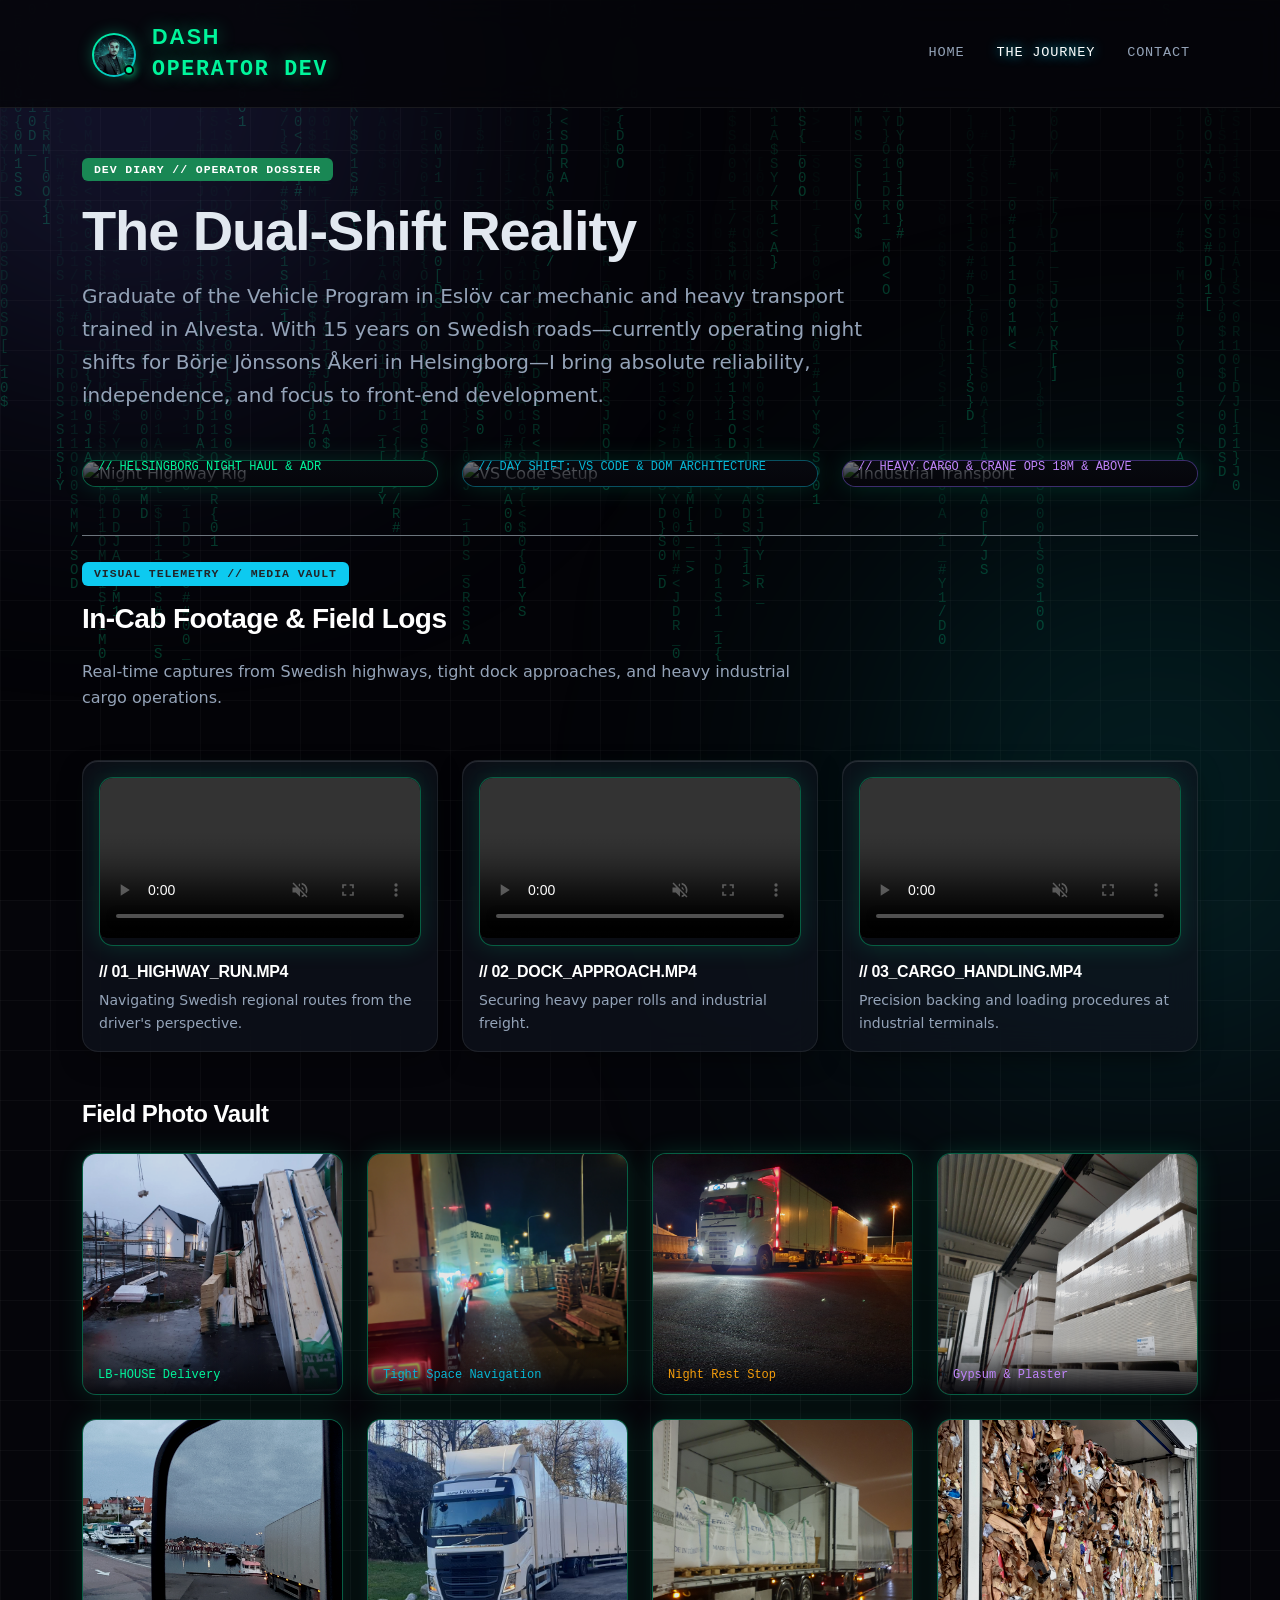
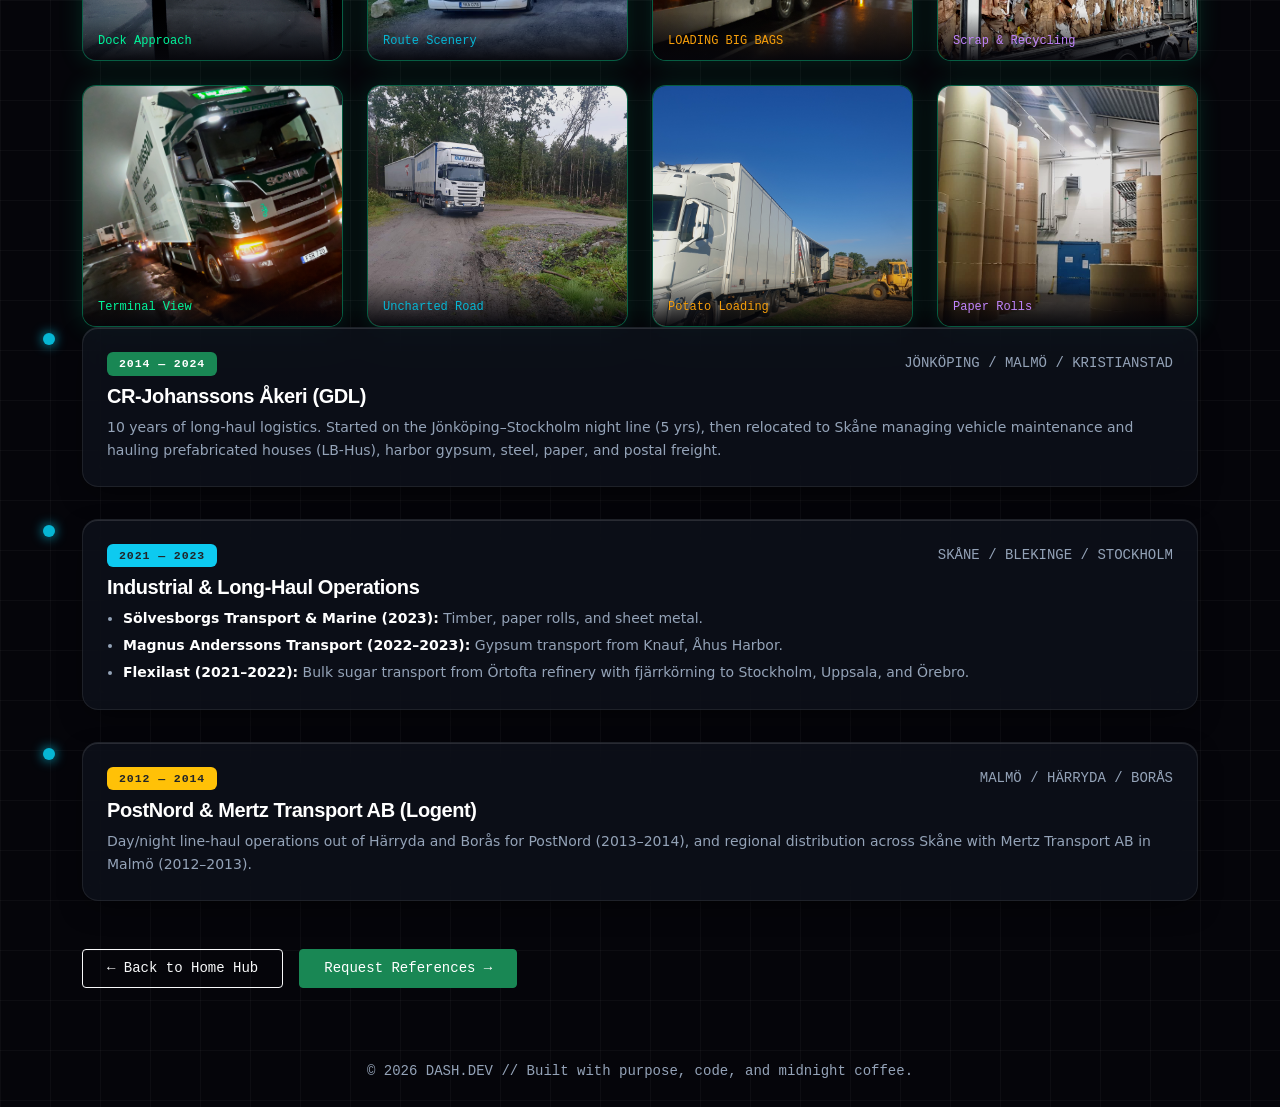
==== pages/journey.html @ ab4afbf8 "Deploy complete cyberpunk operator portfolio and media vault" ====
<!DOCTYPE html>
<html lang="en">

<head>
    <meta charset="UTF-8">
    <meta name="viewport" content="width=device-width, initial-scale=1.0">
    <title>Dash | The Journey & Operator Dossier</title>
    <link href="https://cdn.jsdelivr.net/npm/bootstrap@5.3.3/dist/css/bootstrap.min.css" rel="stylesheet">
    <link rel="stylesheet" href="../styles/styles.css">
</head>

<body>
    <!-- Matrix Digital Rain Canvas Background -->
    <canvas id="matrix-canvas"></canvas>

    <!-- Ambient Nebula Glow Orbs -->
    <div class="ambient-orb orb-purple"></div>
    <div class="ambient-orb orb-cyan"></div>

    <!-- Navigation Bar -->
    <nav class="navbar navbar-expand-lg navbar-dark sticky-top">
        <div class="container">
            <a class="navbar-brand fw-bold d-flex align-items-center gap-3" href="../index.html">
                <div class="hud-avatar-wrapper">
                    <img src="../images/me.jpg" alt="Dash" class="hud-avatar">
                    <span class="status-dot"></span>
                </div>
                <div class="d-flex flex-column">
                    <span class="brand-name">DASH<span class="text-cyan"></span></span>
                    <span class="brand-subtitle mono-text">OPERATOR DEV</span>
                </div>
            </a>
            <button class="navbar-toggler" type="button" data-bs-toggle="collapse" data-bs-target="#navbarNav">
                <span class="navbar-toggler-icon"></span>
            </button>
            <div class="collapse navbar-collapse justify-content-end" id="navbarNav">
                <ul class="navbar-nav gap-3">
                    <li class="nav-item"><a class="nav-link" href="../index.html">Home</a></li>
                    <li class="nav-item"><a class="nav-link active" href="journey.html">The Journey</a></li>
                    <li class="nav-item"><a class="nav-link" href="contact.html">Contact</a></li>
                </ul>
            </div>
        </div>
    </nav>

    <main class="container my-5">
        <div class="mb-5">
            <span class="badge bg-success mb-3">DEV DIARY // OPERATOR DOSSIER</span>
            <h1 class="display-4 fw-bold mb-3">The Dual-Shift Reality</h1>
            <p class="lead text-secondary" style="max-width: 800px;">
                Graduate of the Vehicle Program in Eslöv car mechanic and heavy transport trained in Alvesta. With 15
                years on
                Swedish roads—currently operating night shifts for Börje Jönssons Åkeri in Helsingborg—I bring
                absolute reliability, independence, and focus to front-end development.
            </p>
        </div>

        <div class="row g-4 mb-5">
            <div class="col-md-4">
                <div class="cyber-img-frame">
                    <img src="https://bjtrucks.com/wp-content/uploads/2025/06/23A0114-500x500.jpg"
                        alt="Night Highway Rig">
                    <div class="img-hud-caption">// HELSINGBORG NIGHT HAUL & ADR</div>
                </div>
            </div>
            <div class="col-md-4">
                <div class="cyber-img-frame" style="border-color: rgba(6, 182, 212, 0.4);">
                    <img src="https://images.unsplash.com/photo-1555066931-4365d14bab8c?auto=format&fit=crop&w=800&q=80"
                        alt="VS Code Setup">
                    <div class="img-hud-caption" style="color: var(--neon-cyan);">// DAY SHIFT: VS CODE & DOM
                        ARCHITECTURE</div>
                </div>
            </div>
            <div class="col-md-4">
                <div class="cyber-img-frame" style="border-color: rgba(139, 92, 246, 0.4);">
                    <img src="https://images.unsplash.com/photo-1586528116311-ad8dd3c8310d?auto=format&fit=crop&w=800&q=80"
                        alt="Industrial Transport">
                    <div class="img-hud-caption" style="color: #c084fc;">// HEAVY CARGO & CRANE OPS 18M & ABOVE </div>
                </div>
            </div>
        </div>
        <!-- INTERACTIVE MEDIA DECK: VIDEO & PHOTO LOGS -->
        <!-- VISUAL TELEMETRY // MEDIA VAULT -->
        <div class="my-5 pt-4 border-top border-secondary">
            <span class="badge bg-info text-dark mb-3">VISUAL TELEMETRY // MEDIA VAULT</span>
            <h2 class="h3 fw-bold mb-4 text-white">In-Cab Footage & Field Logs</h2>
            <p class="text-secondary mb-5" style="max-width: 750px;">
                Real-time captures from Swedish highways, tight dock approaches, and heavy industrial cargo operations.
            </p>

            <!-- Video Gallery Grid (Fixed paths to root folder) -->
            <!-- Video Gallery Grid (Permanently Muted) -->
            <div class="row g-4 mb-5">
                <div class="col-md-4">
                    <div class="card p-3 h-100">
                        <div class="cyber-img-frame mb-3" style="height: auto;">
                            <video class="w-100 rounded" controls muted loop playsinline>
                                <source src="../video/povtrucking.mp4" type="video/mp4">
                                Your browser does not support the video tag.
                            </video>
                        </div>
                        <h3 class="h6 fw-bold text-white">// 01_HIGHWAY_RUN.MP4</h3>
                        <p class="text-secondary small mb-0">Navigating Swedish regional routes from the driver's
                            perspective.</p>
                    </div>
                </div>

                <div class="col-md-4">
                    <div class="card p-3 h-100">
                        <div class="cyber-img-frame mb-3" style="height: auto;">
                            <video class="w-100 rounded" controls muted loop playsinline>
                                <source src="../video/paperrolls.mp4" type="video/mp4">
                                Your browser does not support the video tag.
                            </video>
                        </div>
                        <h3 class="h6 fw-bold text-white">// 02_DOCK_APPROACH.MP4</h3>
                        <p class="text-secondary small mb-0">Securing heavy paper rolls and industrial freight.</p>
                    </div>
                </div>

                <div class="col-md-4">
                    <div class="card p-3 h-100">
                        <div class="cyber-img-frame mb-3" style="height: auto;">
                            <video class="w-100 rounded" controls muted loop playsinline>
                                <source src="../video/povloading pappermass.mp4" type="video/mp4">
                                Your browser does not support the video tag.
                            </video>
                        </div>
                        <h3 class="h6 fw-bold text-white">// 03_CARGO_HANDLING.MP4</h3>
                        <p class="text-secondary small mb-0">Precision backing and loading procedures at industrial
                            terminals.</p>
                    </div>
                </div>
            </div>
<!-- Field Photo Vault (All 12 Operator Photos) -->
            <h3 class="h4 fw-bold mb-4 text-white">Field Photo Vault</h3>
            <div class="row g-4">
                <div class="col-md-3 col-6">
                    <div class="cyber-img-frame">
                        <img src="../images/housedelevery.jpg" alt="House Delivery">
                        <div class="img-hud-caption">LB-HOUSE Delivery</div>
                    </div>
                </div>
                <div class="col-md-3 col-6">
                    <div class="cyber-img-frame">
                        <img src="../images/tightspaces.jpg" alt="Tight Space">
                        <div class="img-hud-caption" style="color: var(--neon-cyan);">Tight Space Navigation</div>
                    </div>
                </div>
                <div class="col-md-3 col-6">
                    <div class="cyber-img-frame">
                        <img src="../images/weekendpark.jpg" alt="Weekend Park">
                        <div class="img-hud-caption" style="color: var(--neon-amber);">Night Rest Stop</div>
                    </div>
                </div>
                <div class="col-md-3 col-6">
                    <div class="cyber-img-frame">
                        <img src="../images/loading plaster.jpg" alt="Loading Plaster">
                        <div class="img-hud-caption" style="color: #c084fc;">Gypsum & Plaster</div>
                    </div>
                </div>
                <div class="col-md-3 col-6">
                    <div class="cyber-img-frame">
                        <img src="../images/dockstruck.jpg" alt="Dock Truck">
                        <div class="img-hud-caption" style="color: var(--neon-green);">Dock Approach</div>
                    </div>
                </div>
                <div class="col-md-3 col-6">
                    <div class="cyber-img-frame">
                        <img src="../images/campingtruck.jpg" alt="Camping Truck">
                        <div class="img-hud-caption" style="color: var(--neon-cyan);">Route Scenery</div>
                    </div>
                </div>
                <div class="col-md-3 col-6">
                    <div class="cyber-img-frame">
                        <img src="../images/loading big bags.jpg" alt="Big Bags">
                        <div class="img-hud-caption" style="color: var(--neon-amber);">LOADING BIG BAGS</div>
                    </div>
                </div>
                <div class="col-md-3 col-6">
                    <div class="cyber-img-frame">
                        <img src="../images/recicyling.jpg" alt="Recycling">
                        <div class="img-hud-caption" style="color: #c084fc;">Scrap & Recycling</div>
                    </div>
                </div>
                <div class="col-md-3 col-6">
                    <div class="cyber-img-frame">
                        <img src="../images/BJparking.jpg" alt="Dock Truck 2">
                        <div class="img-hud-caption" style="color: var(--neon-green);">Terminal View</div>
                    </div>
                </div>
                <div class="col-md-3 col-6">
                    <div class="cyber-img-frame">
                        <img src="../images/reversunchartedroad.jpeg" alt="Uncharted Road">
                        <div class="img-hud-caption" style="color: var(--neon-cyan);">Uncharted Road</div>
                    </div>
                </div>
                <div class="col-md-3 col-6">
                    <div class="cyber-img-frame">
                        <img src="../images/loading potatos.jpg" alt="Potato Loading">
                        <div class="img-hud-caption" style="color: var(--neon-amber);">Potato Loading</div>
                    </div>
                </div>
                <div class="col-md-3 col-6">
                    <div class="cyber-img-frame">
                        <img src="../images/unloading papperrolls.jpg" alt="Unloading Paper Rolls">
                        <div class="img-hud-caption" style="color: #c084fc;">Paper Rolls</div>
                    </div>
                </div>
            </div>

                        <div class="timeline-node">
                            <div class="card p-4">
                                <div class="d-flex justify-content-between align-items-center flex-wrap mb-2">
                                    <span class="badge bg-success">2014 — 2024</span>
                                    <span class="mono-text small text-secondary">JÖNKÖPING / MALMÖ /
                                        KRISTIANSTAD</span>
                                </div>
                                <h3 class="h5 fw-bold text-white mb-2">CR-Johanssons Åkeri (GDL)</h3>
                                <p class="text-secondary small mb-0">
                                    10 years of long-haul logistics. Started on the Jönköping–Stockholm night
                                    line (5 yrs),
                                    then relocated to Skåne managing vehicle maintenance and hauling
                                    prefabricated houses
                                    (LB-Hus), harbor gypsum, steel, paper, and postal freight.
                                </p>
                            </div>
                        </div>

                        <div class="timeline-node">
                            <div class="card p-4">
                                <div class="d-flex justify-content-between align-items-center flex-wrap mb-2">
                                    <span class="badge bg-info text-dark">2021 — 2023</span>
                                    <span class="mono-text small text-secondary">SKÅNE / BLEKINGE /
                                        STOCKHOLM</span>
                                </div>
                                <h3 class="h5 fw-bold text-white mb-2">Industrial & Long-Haul Operations</h3>
                                <ul class="text-secondary small mb-0 ps-3">
                                    <li class="mb-1"><strong class="text-white">Sölvesborgs Transport & Marine
                                            (2023):</strong> Timber, paper rolls, and sheet metal.</li>
                                    <li class="mb-1"><strong class="text-white">Magnus Anderssons Transport
                                            (2022–2023):</strong> Gypsum transport from Knauf, Åhus Harbor.</li>
                                    <li><strong class="text-white">Flexilast (2021–2022):</strong> Bulk sugar
                                        transport from
                                        Örtofta refinery with fjärrkörning to Stockholm, Uppsala, and Örebro.
                                    </li>
                                </ul>
                            </div>
                        </div>

                        <div class="timeline-node">
                            <div class="card p-4">
                                <div class="d-flex justify-content-between align-items-center flex-wrap mb-2">
                                    <span class="badge bg-warning text-dark">2012 — 2014</span>
                                    <span class="mono-text small text-secondary">MALMÖ / HÄRRYDA / BORÅS</span>
                                </div>
                                <h3 class="h5 fw-bold text-white mb-2">PostNord & Mertz Transport AB (Logent)
                                </h3>
                                <p class="text-secondary small mb-0">
                                    Day/night line-haul operations out of Härryda and Borås for PostNord
                                    (2013–2014), and
                                    regional distribution across Skåne with Mertz Transport AB in Malmö
                                    (2012–2013).
                                </p>
                            </div>
                        </div>
                    </div>

                    <div class="mt-4 d-flex gap-3">
                        <a href="../index.html" class="btn btn-outline-light btn-sm px-4 py-2 mono-text">← Back
                            to Home
                            Hub</a>
                        <a href="contact.html" class="btn btn-success btn-sm px-4 py-2 mono-text">Request
                            References →</a>
                    </div>
                </div>
            </div>
    </main>

    <footer class="text-center py-4 text-secondary small mt-auto">
        <div class="container">
            <p class="mb-0 mono-text">&copy; 2026 DASH.DEV // Built with purpose, code, and midnight coffee.</p>
        </div>
    </footer>

    <script src="https://cdn.jsdelivr.net/npm/bootstrap@5.3.3/dist/js/bootstrap.bundle.min.js"></script>
    <script src="../js/app.js"></script>
</body>

</html>
---- styles/styles.css ----
/* ==========================================================================
   FUTURISTIC CYBERPUNK THEME & STICKY FOOTER
   ========================================================================== */
:root {
    --bg-deep: #05050a;
    --glass-card: rgba(16, 20, 32, 0.65);
    --neon-green: #00f59b;
    --neon-blue: #3b82f6;
    --neon-amber: #f59e0b;
    --neon-cyan: #06b6d4;
    --neon-purple: #8b5cf6;
}

body {
    background-color: var(--bg-deep);
    color: #e2e8f0;
    font-family: 'Inter', system-ui, -apple-system, sans-serif;
    min-height: 100vh;
    display: flex;
    flex-direction: column;
    overflow-x: hidden;
    position: relative;

    /* Cyber Tech Grid Overlay */
    background-image: 
        linear-gradient(to right, rgba(255, 255, 255, 0.03) 1px, transparent 1px),
        linear-gradient(to bottom, rgba(255, 255, 255, 0.03) 1px, transparent 1px);
    background-size: 50px 50px;
}

/* Ambient Nebula Glows */
body::before,
body::after {
    content: "";
    position: fixed;
    width: 550px;
    height: 550px;
    border-radius: 50%;
    filter: blur(150px);
    z-index: -1;
    pointer-events: none;
}

body::before {
    top: -180px;
    left: -150px;
    background: radial-gradient(circle, rgba(139, 92, 246, 0.28), rgba(6, 182, 212, 0.1));
}

body::after {
    bottom: -180px;
    right: -150px;
    background: radial-gradient(circle, rgba(6, 182, 212, 0.22), rgba(0, 245, 155, 0.12));
}

h1, h2, h3, .navbar-brand {
    font-family: 'Space Grotesk', sans-serif;
    letter-spacing: -0.02em;
}

.mono-text {
    font-family: 'JetBrains Mono', monospace;
}

.text-cyan { color: var(--neon-cyan); }

/* ==========================================================================
   NAVBAR
   ========================================================================== */
.navbar {
    background: rgba(5, 5, 10, 0.85) !important;
    backdrop-filter: blur(16px);
    -webkit-backdrop-filter: blur(16px);
    border-bottom: 1px solid rgba(255, 255, 255, 0.08) !important;
    padding: 1rem 0;
}

.navbar-brand {
    font-size: 1.35rem;
    letter-spacing: 0.08em;
    color: var(--neon-green) !important;
    text-shadow: 0 0 18px rgba(0, 245, 155, 0.45);
    display: flex;
    align-items: center;
    gap: 8px;
}

.status-dot {
    width: 8px;
    height: 8px;
    background-color: var(--neon-green);
    border-radius: 50%;
    box-shadow: 0 0 12px var(--neon-green);
}

.nav-link {
    font-family: 'JetBrains Mono', monospace;
    font-size: 0.85rem;
    text-transform: uppercase;
    letter-spacing: 0.06em;
    color: #94a3b8 !important;
    transition: all 0.3s ease;
}

.nav-link:hover,
.nav-link.active {
    color: #ffffff !important;
    text-shadow: 0 0 12px var(--neon-cyan);
}

/* ==========================================================================
   HERO SECTION
   ========================================================================== */
.hero-section {
    position: relative;
    background: 
        radial-gradient(circle at 50% 20%, rgba(139, 92, 246, 0.22), transparent 60%),
        linear-gradient(rgba(5, 5, 10, 0.75), rgba(5, 5, 10, 0.95)), 
        url('../images/hero-bg.jpg') center/cover;
    padding: 110px 0 90px;
    border-bottom: 1px solid rgba(6, 182, 212, 0.25);
    box-shadow: 0 10px 40px rgba(0, 0, 0, 0.6);
    overflow: hidden;
}

.hud-pill {
    background: rgba(16, 185, 129, 0.1);
    border: 1px solid rgba(16, 185, 129, 0.4);
    padding: 6px 16px;
    border-radius: 50px;
    font-size: 0.75rem;
    color: #34d399;
    letter-spacing: 0.12em;
    box-shadow: 0 0 20px rgba(16, 185, 129, 0.2);
}

.pulse-ring {
    width: 7px;
    height: 7px;
    background: #10b981;
    border-radius: 50%;
    animation: pulseGlow 2s infinite;
}

@keyframes pulseGlow {
    0%, 100% { transform: scale(1); opacity: 1; box-shadow: 0 0 8px #10b981; }
    50% { transform: scale(1.5); opacity: 0.5; box-shadow: 0 0 16px #10b981; }
}

.hero-title {
    letter-spacing: -0.03em;
    background: linear-gradient(135deg, #ffffff 30%, #a5f3fc 65%, #c084fc 100%);
    background-clip: text;
    -webkit-background-clip: text;
    -webkit-text-fill-color: transparent;
    filter: drop-shadow(0 5px 25px rgba(6, 182, 212, 0.25));
}

.hero-subtitle {
    max-width: 650px;
    color: #94a3b8;
    font-size: 1.15rem;
    line-height: 1.7;
}

/* ==========================================================================
   CARDS & STAT BOXES
   ========================================================================== */
.card {
    background: var(--glass-card) !important;
    backdrop-filter: blur(16px);
    -webkit-backdrop-filter: blur(16px);
    border: 1px solid rgba(255, 255, 255, 0.08) !important;
    border-radius: 16px;
    color: #e2e8f0;
    box-shadow: 
        0 10px 30px -10px rgba(0, 0, 0, 0.7),
        inset 0 1px 0 0 rgba(255, 255, 255, 0.12) !important;
    transition: all 0.35s cubic-bezier(0.25, 0.8, 0.25, 1);
}

.card:hover {
    transform: translateY(-6px);
    border-color: var(--neon-green) !important;
    box-shadow: 
        0 20px 40px -15px rgba(0, 0, 0, 0.85),
        0 0 25px rgba(0, 245, 155, 0.25),
        inset 0 0 15px rgba(0, 245, 155, 0.08) !important;
}

.stat-box {
    background: rgba(10, 14, 24, 0.75);
    border: 1px solid rgba(6, 182, 212, 0.25);
    border-left: 3px solid var(--neon-cyan);
    border-radius: 12px;
    padding: 1.25rem;
    backdrop-filter: blur(12px);
}

.stat-value {
    font-family: 'Space Grotesk', sans-serif;
    font-size: 1.75rem;
    font-weight: 700;
    color: #fff;
    text-shadow: 0 0 15px rgba(6, 182, 212, 0.4);
    line-height: 1.1;
}

.badge {
    font-family: 'JetBrains Mono', monospace;
    font-size: 0.72rem;
    font-weight: 600;
    text-transform: uppercase;
    letter-spacing: 0.08em;
    padding: 6px 12px;
    border-radius: 6px;
}

.text-secondary {
    color: #94a3b8 !important;
    line-height: 1.65;
}

/* ==========================================================================
   PHOTO FRAMES & TIMELINE
   ========================================================================== */
.cyber-img-frame {
    position: relative;
    border-radius: 14px;
    overflow: hidden;
    border: 1px solid rgba(0, 245, 155, 0.35);
    box-shadow: 0 0 25px rgba(0, 245, 155, 0.15);
    background: #0a0d14;
}

.cyber-img-frame img {
    width: 100%;
    height: 230px;
    object-fit: cover;
    filter: contrast(1.08) brightness(0.9);
    transition: transform 0.5s ease;
}

.cyber-img-frame:hover img {
    transform: scale(1.05);
}

.img-hud-caption {
    position: absolute;
    bottom: 0;
    left: 0;
    width: 100%;
    background: linear-gradient(to top, rgba(5, 5, 10, 0.95), transparent);
    padding: 20px 15px 10px;
    font-family: 'JetBrains Mono', monospace;
    font-size: 0.72rem;
    color: var(--neon-green);
}

.cyber-timeline {
    position: relative;
    padding-left: 2rem;
    border-left: 2px solid rgba(6, 182, 212, 0.3);
}

.timeline-node {
    position: relative;
    margin-bottom: 2rem;
}

.timeline-node::before {
    content: "";
    position: absolute;
    left: -2.45rem;
    top: 6px;
    width: 12px;
    height: 12px;
    border-radius: 50%;
    background: var(--neon-cyan);
    box-shadow: 0 0 12px var(--neon-cyan);
}

.cert-pill {
    font-family: 'JetBrains Mono', monospace;
    font-size: 0.78rem;
    background: rgba(255, 255, 255, 0.04);
    border: 1px solid rgba(255, 255, 255, 0.15);
    color: #e2e8f0;
    padding: 7px 12px;
    border-radius: 8px;
    display: inline-flex;
    align-items: center;
    gap: 8px;
}

.cert-pill span { color: var(--neon-green); }

/* ==========================================================================
   HIGHWAY STRIP (FIXED ANIMATION)
   ========================================================================== */
.highway-strip {
    position: relative;
    width: 100%;
    height: 70px;
    background: linear-gradient(90deg, #05050a 0%, #0d1322 50%, #05050a 100%);
    overflow: hidden;
    display: flex;
    align-items: center;
    border-top: 1px solid rgba(6, 182, 212, 0.35);
    border-bottom: 1px solid rgba(139, 92, 246, 0.25);
    box-shadow: inset 0 0 30px rgba(6, 182, 212, 0.1);
    margin-top: auto;
}

.highway-strip::before {
    content: "";
    position: absolute;
    top: 50%;
    left: 0;
    width: 100%;
    border-top: 2px dashed rgba(6, 182, 212, 0.25);
}

/* ==========================================================================
   FIX: UN-MIRROR THE HIGHWAY TEXT & FLIP ONLY THE TRUCKS
   ========================================================================== */
.moving-truck {
    position: absolute;
    font-size: 1.4rem;
    white-space: nowrap;
    animation: driveTruck 18s linear infinite;
    bottom: 14px;
    /* Removed scaleX(-1) from here so text reads normally! */
    filter: drop-shadow(0 0 12px rgba(6, 182, 212, 0.5));
    z-index: 1;
    display: flex;
    align-items: center;
    gap: 12px;
}

/* Only flip the vehicle emojis so they drive left-to-right! */
.flip-emoji {
    display: inline-block;
    transform: scaleX(-1);
    font-size: 1.85rem;
}

@keyframes driveTruck {
    0% { left: -900px; }
    100% { left: 100%; }
}

/* ==========================================================================
   7. NEW: OPERATOR HUD STATS, PHOTO FRAMES & CYBER TIMELINE
   ========================================================================== */
.stat-box {
    background: rgba(10, 14, 24, 0.75);
    border: 1px solid rgba(6, 182, 212, 0.25);
    border-left: 3px solid var(--neon-cyan);
    border-radius: 12px;
    padding: 1.25rem;
    backdrop-filter: blur(12px);
}

.stat-value {
    font-family: 'Space Grotesk', sans-serif;
    font-size: 2rem;
    font-weight: 700;
    color: #fff;
    text-shadow: 0 0 15px rgba(6, 182, 212, 0.4);
    line-height: 1.1;
}

/* Futuristic Cyber Photo Frame for Your Images */
.cyber-img-frame {
    position: relative;
    border-radius: 14px;
    overflow: hidden;
    border: 1px solid rgba(0, 245, 155, 0.35);
    box-shadow: 0 0 25px rgba(0, 245, 155, 0.15);
    background: #0a0d14;
}

.cyber-img-frame img {
    width: 100%;
    height: 240px;
    object-fit: cover;
    filter: contrast(1.08) brightness(0.9);
    transition: transform 0.5s ease, filter 0.5s ease;
}

.cyber-img-frame:hover img {
    transform: scale(1.06);
    filter: contrast(1.15) brightness(1.05);
}

.img-hud-caption {
    position: absolute;
    bottom: 0;
    left: 0;
    width: 100%;
    background: linear-gradient(to top, rgba(5, 5, 10, 0.95), transparent);
    padding: 20px 15px 10px;
    font-family: 'JetBrains Mono', monospace;
    font-size: 0.75rem;
    color: var(--neon-green);
}

/* Glowing Vertical Career Timeline */
.cyber-timeline {
    position: relative;
    padding-left: 2rem;
    border-left: 2px solid rgba(6, 182, 212, 0.3);
}

.timeline-node {
    position: relative;
    margin-bottom: 2rem;
}

.timeline-node::before {
    content: "";
    position: absolute;
    left: -2.45rem;
    top: 6px;
    width: 12px;
    height: 12px;
    border-radius: 50%;
    background: var(--neon-cyan);
    box-shadow: 0 0 12px var(--neon-cyan);
}

/* License & Cert Pills */
.cert-pill {
    font-family: 'JetBrains Mono', monospace;
    font-size: 0.8rem;
    background: rgba(255, 255, 255, 0.04);
    border: 1px solid rgba(255, 255, 255, 0.15);
    color: #e2e8f0;
    padding: 8px 14px;
    border-radius: 8px;
    display: inline-flex;
    align-items: center;
    gap: 8px;
}

.cert-pill span {
    color: var(--neon-green);
}
/* ==========================================================================
   MATRIX DIGITAL RAIN BACKGROUND
   ========================================================================== */
#matrix-canvas {
    position: fixed;
    top: 0;
    left: 0;
    width: 100vw;
    height: 100vh;
    z-index: -2; /* Sits behind ambient glows and page content */
    pointer-events: none;
    opacity: 0.22; /* Subtle tech atmosphere, not distracting */
}

/* ==========================================================================
   EXPANDING HUD AVATAR ON HOVER
   ========================================================================== */
.hud-avatar-wrapper {
    position: relative;
    width: 44px;
    height: 44px;
    border-radius: 50%;
    padding: 2px;
    background: linear-gradient(135deg, var(--neon-green), var(--neon-cyan));
    box-shadow: 0 0 15px rgba(0, 245, 155, 0.3);
    transition: transform 0.4s cubic-bezier(0.175, 0.885, 0.32, 1.275), box-shadow 0.4s ease;
    cursor: pointer;
    z-index: 1050;
    transform-origin: top left;
    margin-left: 10px;
    margin-top: 4px;
}

.hud-avatar-wrapper:hover {
    /* Makes it significantly bigger and shifts it down/right into clear view */
    transform: scale(5.5) translate(12px, 12px); 
    box-shadow: 0 0 45px rgba(6, 182, 212, 0.8);
    background: linear-gradient(135deg, var(--neon-cyan), var(--neon-purple));
}

/* Make it significantly bigger on hover */
.hud-avatar-wrapper:hover {
    transform: scale(4.5); /* Scales the avatar up massively! */
    box-shadow: 0 0 35px rgba(6, 182, 212, 0.7);
    background: linear-gradient(135deg, var(--neon-cyan), var(--neon-purple));
}

.hud-avatar {
    width: 100%;
    height: 100%;
    object-fit: cover;
    border-radius: 50%;
    background-color: #05050a;
}

.hud-avatar-wrapper .status-dot {
    position: absolute;
    bottom: 2px;
    right: 2px;
    width: 10px;
    height: 10px;
    background-color: var(--neon-green);
    border: 2px solid #05050a;
    border-radius: 50%;
    box-shadow: 0 0 8px var(--neon-green);
    transition: transform 0.4s ease;
}

/* Hide status dot when blown up so it looks clean */
.hud-avatar-wrapper:hover .status-dot {
    transform: scale(0.3);
}
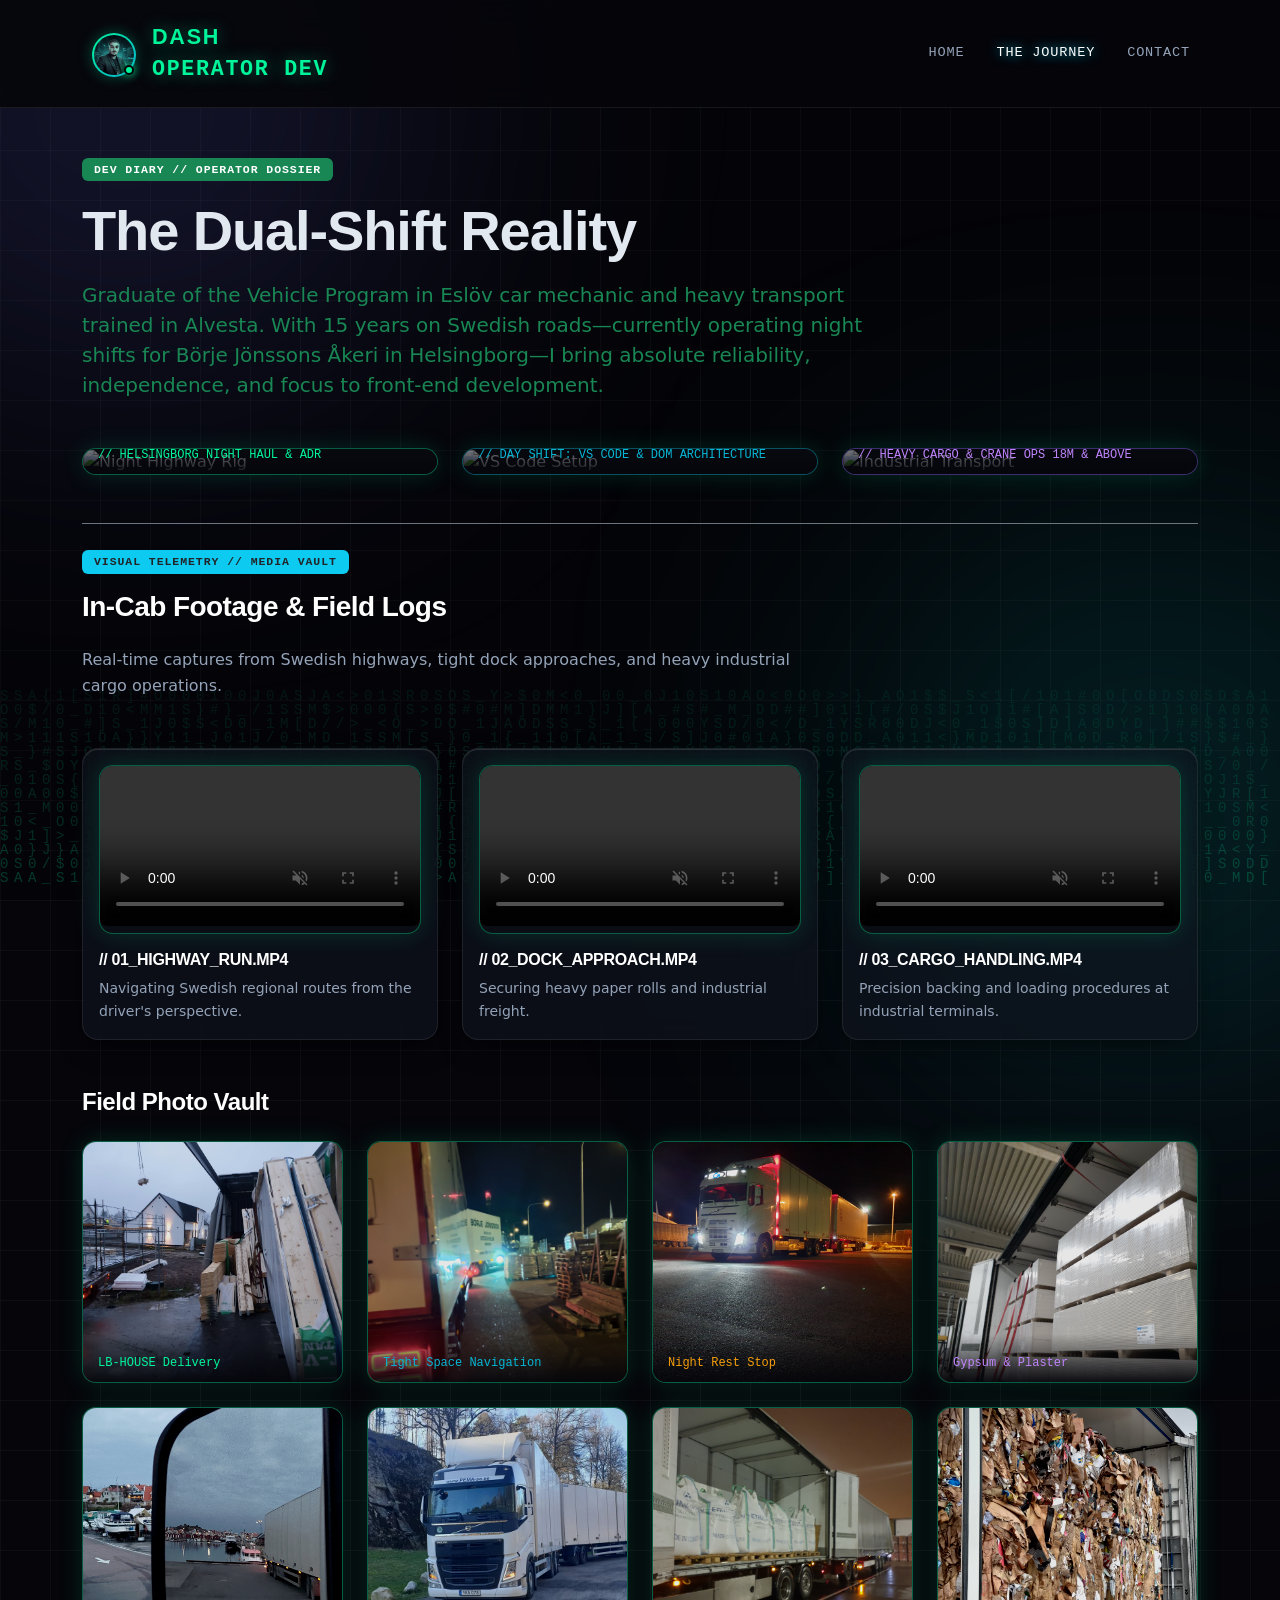
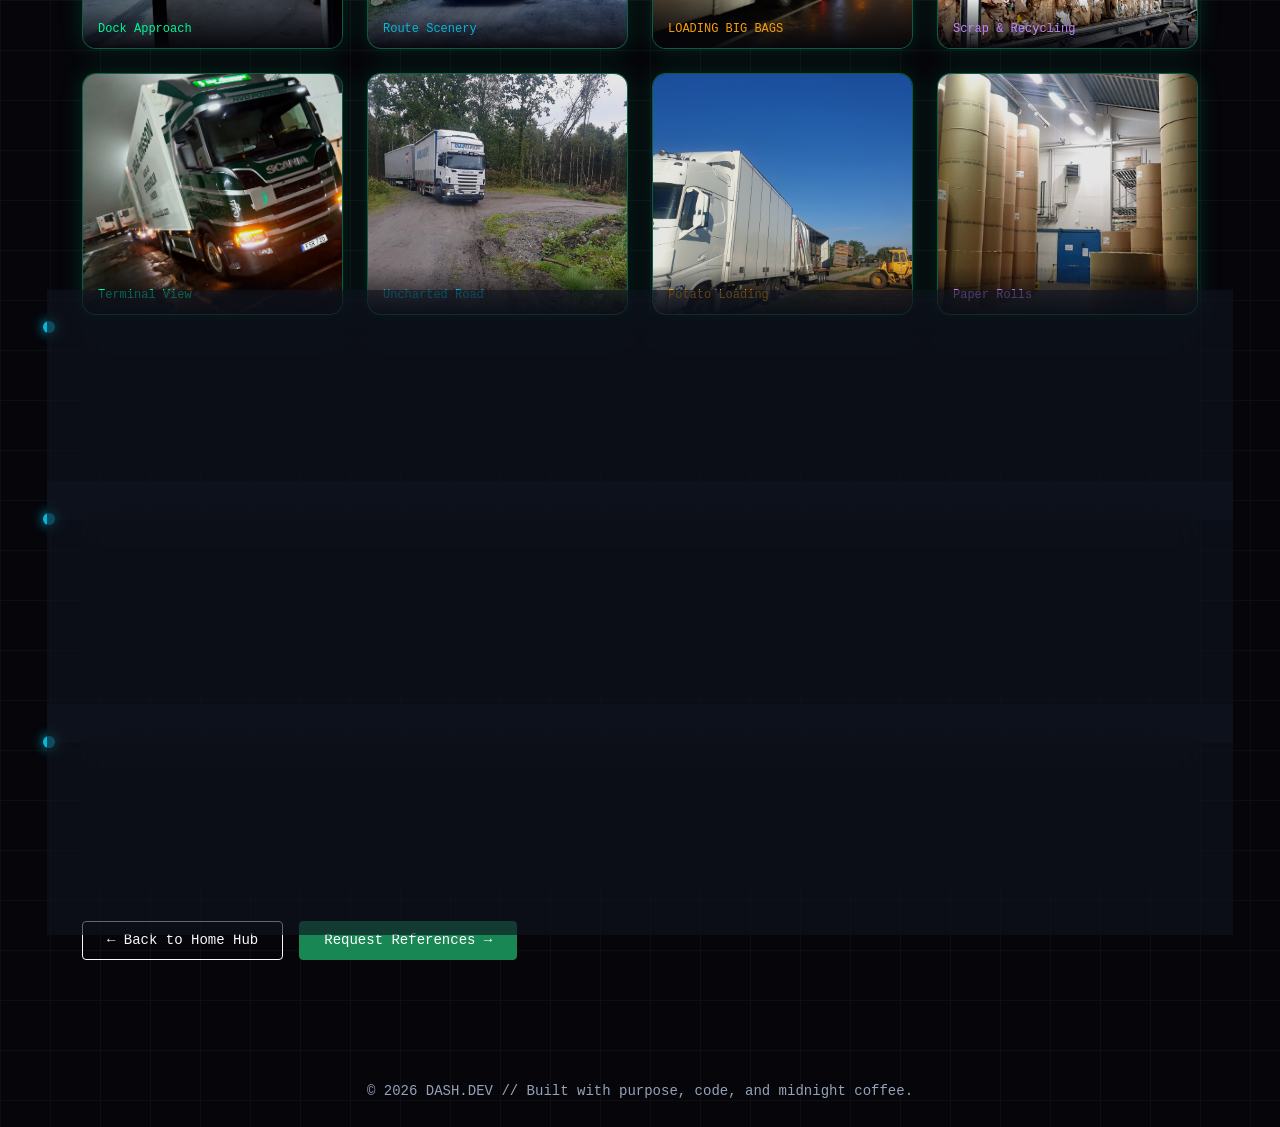
==== commit 77f5cfd7: "changed color" ====
--- a/pages/journey.html
+++ b/pages/journey.html
@@ -47,7 +47,8 @@
         <div class="mb-5">
             <span class="badge bg-success mb-3">DEV DIARY // OPERATOR DOSSIER</span>
             <h1 class="display-4 fw-bold mb-3">The Dual-Shift Reality</h1>
-            <p class="lead text-secondary" style="max-width: 800px;">
+            <p class="lead text-success" style="max-width: 800px;">
+
                 Graduate of the Vehicle Program in Eslöv car mechanic and heavy transport trained in Alvesta. With 15
                 years on
                 Swedish roads—currently operating night shifts for Börje Jönssons Åkeri in Helsingborg—I bring
@@ -132,7 +133,7 @@
                     </div>
                 </div>
             </div>
-<!-- Field Photo Vault (All 12 Operator Photos) -->
+            <!-- Field Photo Vault (All 12 Operator Photos) -->
             <h3 class="h4 fw-bold mb-4 text-white">Field Photo Vault</h3>
             <div class="row g-4">
                 <div class="col-md-3 col-6">
@@ -209,72 +210,73 @@
                 </div>
             </div>
 
-                        <div class="timeline-node">
-                            <div class="card p-4">
-                                <div class="d-flex justify-content-between align-items-center flex-wrap mb-2">
-                                    <span class="badge bg-success">2014 — 2024</span>
-                                    <span class="mono-text small text-secondary">JÖNKÖPING / MALMÖ /
-                                        KRISTIANSTAD</span>
-                                </div>
-                                <h3 class="h5 fw-bold text-white mb-2">CR-Johanssons Åkeri (GDL)</h3>
-                                <p class="text-secondary small mb-0">
-                                    10 years of long-haul logistics. Started on the Jönköping–Stockholm night
-                                    line (5 yrs),
-                                    then relocated to Skåne managing vehicle maintenance and hauling
-                                    prefabricated houses
-                                    (LB-Hus), harbor gypsum, steel, paper, and postal freight.
-                                </p>
-                            </div>
-                        </div>
-
-                        <div class="timeline-node">
-                            <div class="card p-4">
-                                <div class="d-flex justify-content-between align-items-center flex-wrap mb-2">
-                                    <span class="badge bg-info text-dark">2021 — 2023</span>
-                                    <span class="mono-text small text-secondary">SKÅNE / BLEKINGE /
-                                        STOCKHOLM</span>
-                                </div>
-                                <h3 class="h5 fw-bold text-white mb-2">Industrial & Long-Haul Operations</h3>
-                                <ul class="text-secondary small mb-0 ps-3">
-                                    <li class="mb-1"><strong class="text-white">Sölvesborgs Transport & Marine
-                                            (2023):</strong> Timber, paper rolls, and sheet metal.</li>
-                                    <li class="mb-1"><strong class="text-white">Magnus Anderssons Transport
-                                            (2022–2023):</strong> Gypsum transport from Knauf, Åhus Harbor.</li>
-                                    <li><strong class="text-white">Flexilast (2021–2022):</strong> Bulk sugar
-                                        transport from
-                                        Örtofta refinery with fjärrkörning to Stockholm, Uppsala, and Örebro.
-                                    </li>
-                                </ul>
-                            </div>
-                        </div>
-
-                        <div class="timeline-node">
-                            <div class="card p-4">
-                                <div class="d-flex justify-content-between align-items-center flex-wrap mb-2">
-                                    <span class="badge bg-warning text-dark">2012 — 2014</span>
-                                    <span class="mono-text small text-secondary">MALMÖ / HÄRRYDA / BORÅS</span>
-                                </div>
-                                <h3 class="h5 fw-bold text-white mb-2">PostNord & Mertz Transport AB (Logent)
-                                </h3>
-                                <p class="text-secondary small mb-0">
-                                    Day/night line-haul operations out of Härryda and Borås for PostNord
-                                    (2013–2014), and
-                                    regional distribution across Skåne with Mertz Transport AB in Malmö
-                                    (2012–2013).
-                                </p>
-                            </div>
-                        </div>
-                    </div>
-
-                    <div class="mt-4 d-flex gap-3">
-                        <a href="../index.html" class="btn btn-outline-light btn-sm px-4 py-2 mono-text">← Back
-                            to Home
-                            Hub</a>
-                        <a href="contact.html" class="btn btn-success btn-sm px-4 py-2 mono-text">Request
-                            References →</a>
-                    </div>
-                </div>
-            </div>
+            <div class="timeline">
+                <div class="timeline-node">
+                    <div class="card p-4">
+                        <div class="d-flex justify-content-between align-items-center flex-wrap mb-2">
+                            <span class="badge bg-success">2014 — 2024</span>
+                            <span class="mono-text small text-secondary">JÖNKÖPING / MALMÖ /
+                                KRISTIANSTAD</span>
+                        </div>
+                        <h3 class="h5 fw-bold text-white mb-2">CR-Johanssons Åkeri (GDL)</h3>
+                        <p class="text-secondary small mb-0">
+                            10 years of long-haul logistics. Started on the Jönköping–Stockholm night
+                            line (5 yrs),
+                            then relocated to Skåne managing vehicle maintenance and hauling
+                            prefabricated houses
+                            (LB-Hus), harbor gypsum, steel, paper, and postal freight.
+                        </p>
+                    </div>
+                </div>
+
+                <div class="timeline-node">
+                    <div class="card p-4">
+                        <div class="d-flex justify-content-between align-items-center flex-wrap mb-2">
+                            <span class="badge bg-info text-dark">2021 — 2023</span>
+                            <span class="mono-text small text-secondary">SKÅNE / BLEKINGE /
+                                STOCKHOLM</span>
+                        </div>
+                        <h3 class="h5 fw-bold text-white mb-2">Industrial & Long-Haul Operations</h3>
+                        <ul class="text-secondary small mb-0 ps-3">
+                            <li class="mb-1"><strong class="text-white">Sölvesborgs Transport & Marine
+                                    (2023):</strong> Timber, paper rolls, and sheet metal.</li>
+                            <li class="mb-1"><strong class="text-white">Magnus Anderssons Transport
+                                    (2022–2023):</strong> Gypsum transport from Knauf, Åhus Harbor.</li>
+                            <li><strong class="text-white">Flexilast (2021–2022):</strong> Bulk sugar
+                                transport from
+                                Örtofta refinery with fjärrkörning to Stockholm, Uppsala, and Örebro.
+                            </li>
+                        </ul>
+                    </div>
+                </div>
+
+                <div class="timeline-node">
+                    <div class="card p-4">
+                        <div class="d-flex justify-content-between align-items-center flex-wrap mb-2">
+                            <span class="badge bg-warning text-dark">2012 — 2014</span>
+                            <span class="mono-text small text-secondary">MALMÖ / HÄRRYDA / BORÅS</span>
+                        </div>
+                        <h3 class="h5 fw-bold text-white mb-2">PostNord & Mertz Transport AB (Logent)
+                        </h3>
+                        <p class="text-secondary small mb-0">
+                            Day/night line-haul operations out of Härryda and Borås for PostNord
+                            (2013–2014), and
+                            regional distribution across Skåne with Mertz Transport AB in Malmö
+                            (2012–2013).
+                        </p>
+                    </div>
+                </div>
+            </div>
+
+            <div class="mt-4 d-flex gap-3">
+                <a href="../index.html" class="btn btn-outline-light btn-sm px-4 py-2 mono-text">← Back
+                    to Home
+                    Hub</a>
+                <a href="contact.html" class="btn btn-success btn-sm px-4 py-2 mono-text">Request
+                    References →</a>
+            </div>
+        </div>
+
     </main>
 
     <footer class="text-center py-4 text-secondary small mt-auto">
